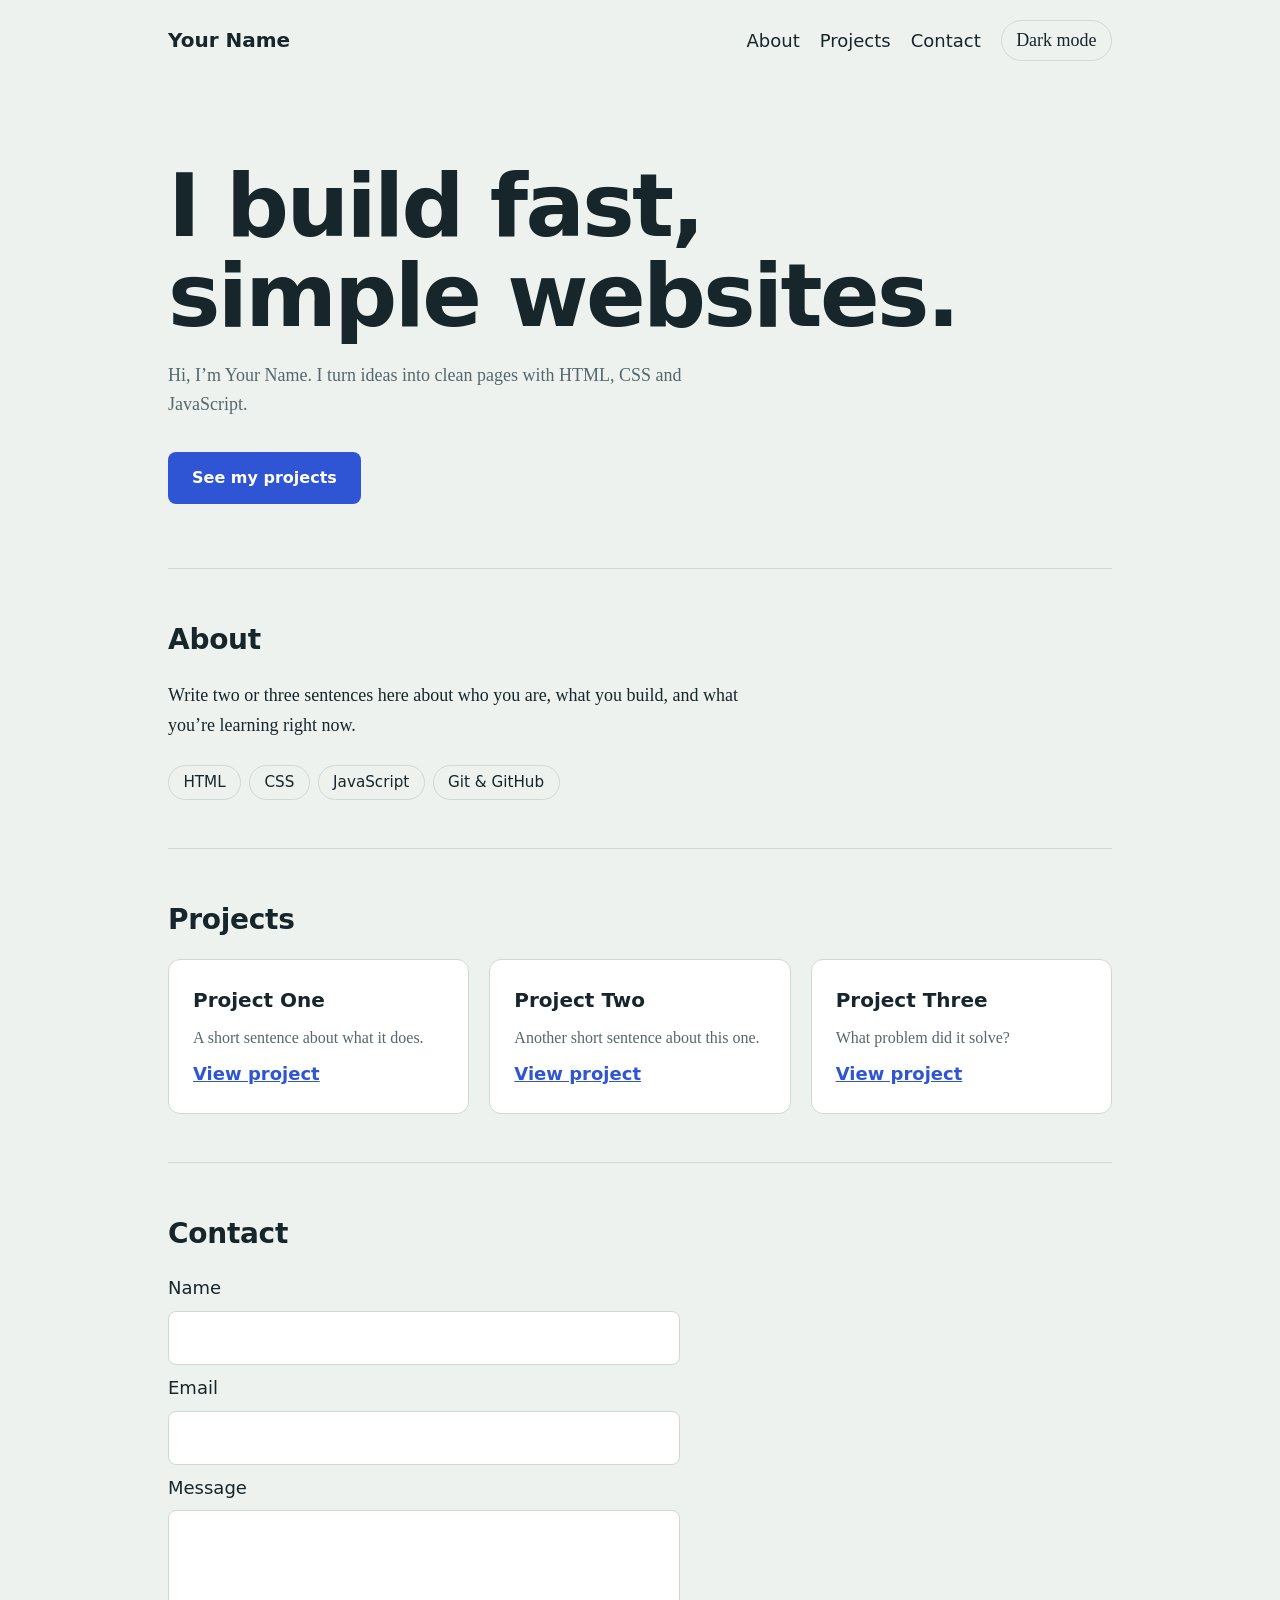
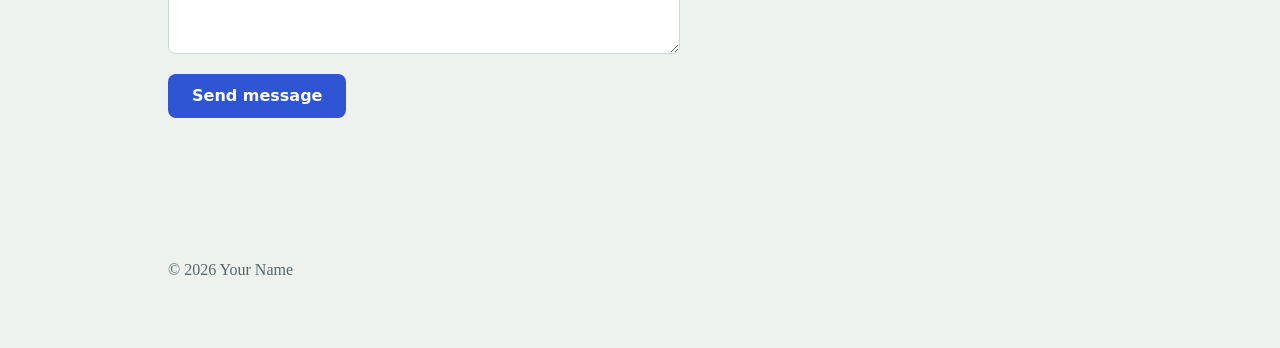
==== index.htm @ d9d799c1 "Add files via upload" ====
<!DOCTYPE html>
<html lang="en">
<head>
  <meta charset="UTF-8">
  <meta name="viewport" content="width=device-width, initial-scale=1">
  <title>Your Name – Web Developer</title>
  <meta name="description" content="Portfolio of Your Name, web developer.">
  <link rel="stylesheet" href="style.css">
</head>
<body>
  <header class="site-header">
    <a class="logo" href="#top">Your Name</a>
    <nav aria-label="Main">
      <a href="#about">About</a>
      <a href="#projects">Projects</a>
      <a href="#contact">Contact</a>
      <button id="theme-toggle" type="button" aria-label="Toggle dark mode">Dark mode</button>
    </nav>
  </header>

  <main id="top">
    <section class="hero">
      <h1>I build fast, simple websites.</h1>
      <p>Hi, I’m Your Name. I turn ideas into clean pages with HTML, CSS and JavaScript.</p>
      <a class="btn" href="#projects">See my projects</a>
    </section>

    <section id="about" class="section">
      <h2>About</h2>
      <p>Write two or three sentences here about who you are, what you build, and what you’re learning right now.</p>
      <ul class="skills" aria-label="Skills">
        <li>HTML</li><li>CSS</li><li>JavaScript</li><li>Git &amp; GitHub</li>
      </ul>
    </section>

    <section id="projects" class="section">
      <h2>Projects</h2>
      <div id="project-list" class="projects"></div>
    </section>

    <section id="contact" class="section">
      <h2>Contact</h2>
      <form id="contact-form">
        <label for="name">Name</label>
        <input id="name" name="name" type="text" required>
        <label for="email">Email</label>
        <input id="email" name="email" type="email" required>
        <label for="message">Message</label>
        <textarea id="message" name="message" rows="4" required></textarea>
        <button class="btn" type="submit">Send message</button>
        <p id="form-status" role="status"></p>
      </form>
    </section>
  </main>

  <footer class="site-footer">
    <p>© <span id="year"></span> Your Name</p>
  </footer>

  <script src="script.js"></script>
</body>
</html>
---- style.css ----
:root {
  --bg: #eef2ee;
  --surface: #ffffff;
  --ink: #17262b;
  --muted: #55676c;
  --accent: #2f55d4;
  --accent-ink: #ffffff;
  --line: #cfd9d3;
}
:root[data-theme="dark"] {
  --bg: #12191c;
  --surface: #1b2529;
  --ink: #e8efec;
  --muted: #9fb0b0;
  --accent: #8fa8ff;
  --accent-ink: #12191c;
  --line: #2c3a3f;
}

* { box-sizing: border-box; }
html { scroll-behavior: smooth; }
body {
  margin: 0;
  background: var(--bg);
  color: var(--ink);
  font-family: "Source Serif 4", Georgia, serif;
  font-size: 1.125rem;
  line-height: 1.65;
}
h1, h2, h3, .logo, .btn, nav a, nav button {
  font-family: "Bricolage Grotesque", system-ui, sans-serif;
}
a { color: inherit; }
:focus-visible { outline: 3px solid var(--accent); outline-offset: 3px; }

.site-header {
  display: flex; flex-wrap: wrap; gap: .75rem;
  justify-content: space-between; align-items: center;
  max-width: 62rem; margin: 0 auto; padding: 1.25rem 1.5rem;
}
.logo { font-weight: 800; font-size: 1.25rem; text-decoration: none; }
nav { display: flex; flex-wrap: wrap; gap: 1.25rem; align-items: center; }
nav a { text-decoration: none; font-weight: 500; }
nav a:hover { text-decoration: underline; text-underline-offset: 4px; }
nav button {
  font: inherit; font-weight: 500; cursor: pointer;
  background: none; color: var(--ink);
  border: 1px solid var(--line); border-radius: 999px; padding: .3rem .9rem;
}

main, .site-footer { max-width: 62rem; margin: 0 auto; padding: 0 1.5rem; }

.hero { padding: 5rem 0 4rem; }
.hero h1 {
  font-size: clamp(2.5rem, 8vw, 5.5rem);
  line-height: 1.02; font-weight: 800; letter-spacing: -.03em;
  margin: 0 0 1.25rem; max-width: 14ch;
}
.hero p { max-width: 36rem; color: var(--muted); margin: 0 0 2rem; }

.btn {
  display: inline-block; cursor: pointer; border: 0;
  background: var(--accent); color: var(--accent-ink);
  font-weight: 700; font-size: 1rem; text-decoration: none;
  padding: .8rem 1.5rem; border-radius: 8px;
}
.btn:hover { filter: brightness(1.1); }

.section { padding: 3rem 0; border-top: 1px solid var(--line); }
.section h2 { font-size: 1.75rem; margin: 0 0 1rem; letter-spacing: -.01em; }
.section > p { max-width: 38rem; }

.skills { list-style: none; display: flex; flex-wrap: wrap; gap: .5rem; padding: 0; margin: 1.5rem 0 0; }
.skills li {
  font-family: "Bricolage Grotesque", system-ui, sans-serif; font-size: .95rem;
  border: 1px solid var(--line); border-radius: 999px; padding: .25rem .9rem;
}

.projects { display: grid; gap: 1.25rem; grid-template-columns: repeat(auto-fit, minmax(16rem, 1fr)); }
.project {
  background: var(--surface); border: 1px solid var(--line);
  border-radius: 12px; padding: 1.5rem;
  display: flex; flex-direction: column; gap: .5rem;
}
.project h3 { margin: 0; font-size: 1.25rem; }
.project p { margin: 0; color: var(--muted); font-size: 1rem; flex: 1; }
.project a { font-family: "Bricolage Grotesque", system-ui, sans-serif; font-weight: 700; color: var(--accent); }

form { display: grid; gap: .5rem; max-width: 32rem; }
label { font-family: "Bricolage Grotesque", system-ui, sans-serif; font-weight: 500; }
input, textarea {
  font: inherit; color: inherit; background: var(--surface);
  border: 1px solid var(--line); border-radius: 8px; padding: .7rem .9rem;
}
form .btn { justify-self: start; margin-top: .75rem; }
#form-status { margin: .5rem 0 0; color: var(--muted); min-height: 1.5em; }

.site-footer { padding-top: 2rem; padding-bottom: 3rem; color: var(--muted); font-size: 1rem; }

@media (prefers-reduced-motion: reduce) {
  html { scroll-behavior: auto; }
}
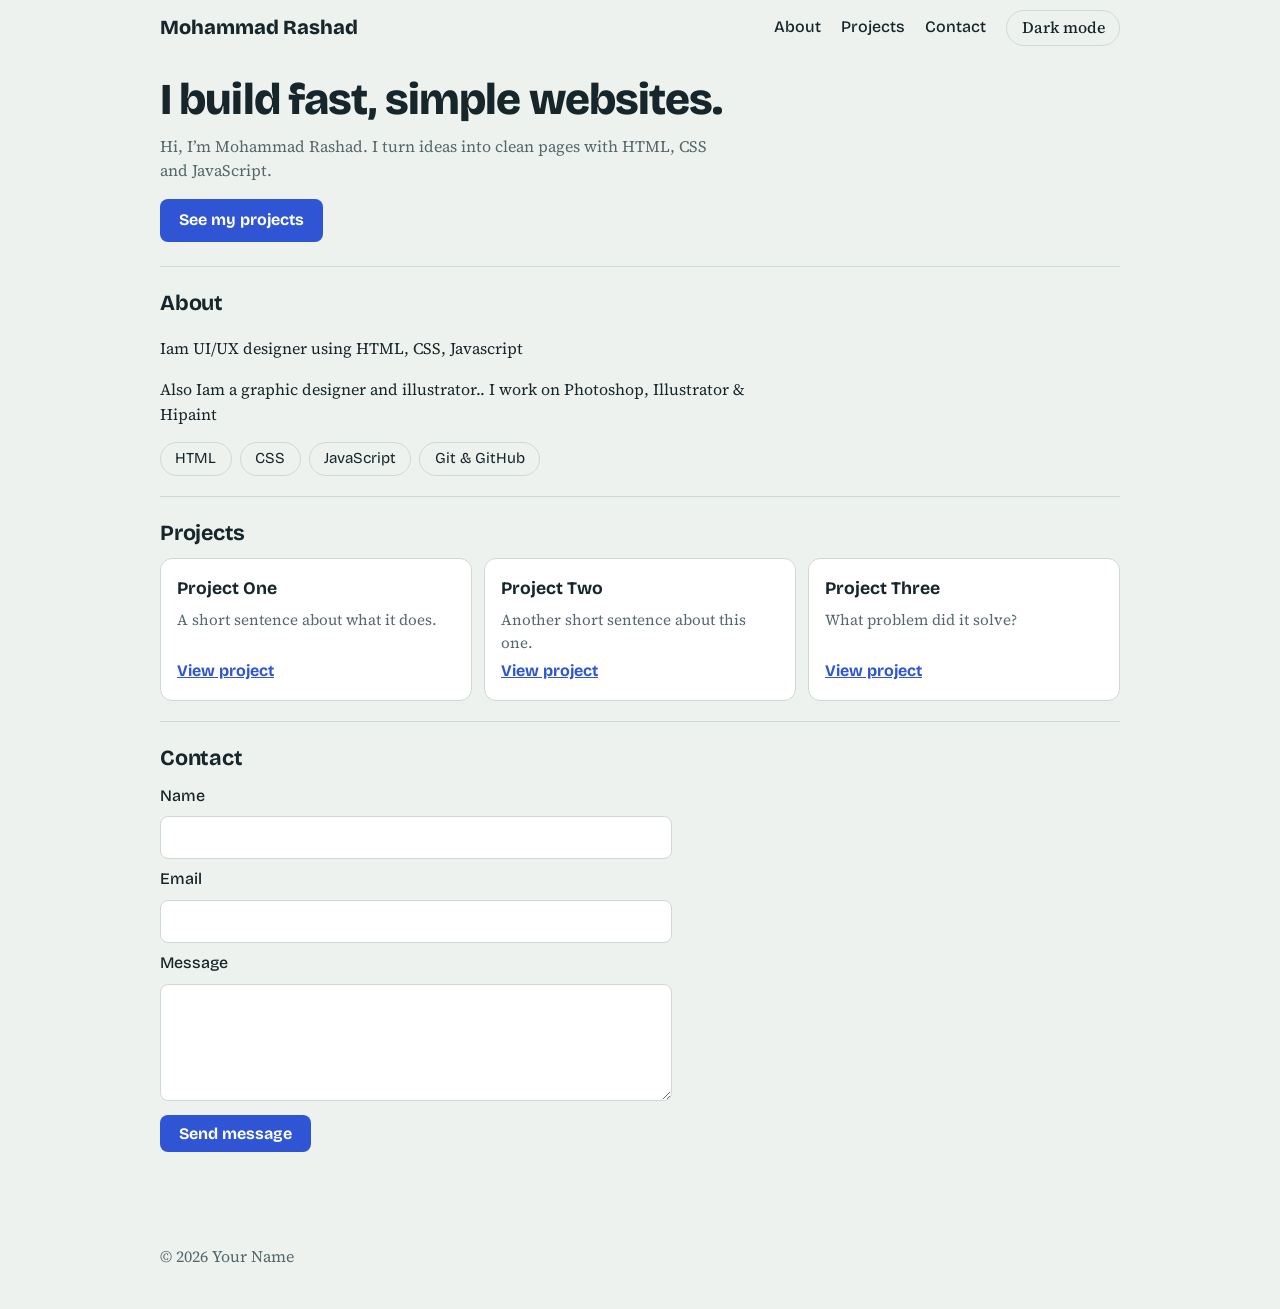
==== commit 014ac0ec: "Add files via upload" ====
--- a/index.htm
+++ b/index.htm
@@ -5,11 +5,18 @@
   <meta name="viewport" content="width=device-width, initial-scale=1">
   <title>Your Name – Web Developer</title>
   <meta name="description" content="Portfolio of Your Name, web developer.">
-  <link rel="stylesheet" href="style.css">
+  <link rel="preconnect" href="https://fonts.googleapis.com">
+  <link rel="preconnect" href="https://fonts.gstatic.com" crossorigin>
+  <link href="https://fonts.googleapis.com/css2?family=Bricolage+Grotesque:wght@500;700;800&family=Source+Serif+4:wght@400;600&display=swap" rel="stylesheet">
+  <link rel="manifest" href="manifest.json">
+  <meta name="theme-color" content="#2f55d4">
+  <link rel="apple-touch-icon" href="icons/icon-192.png">
+  <link rel="stylesheet" href="styles/style.css">
+  <link rel="stylesheet" href="styles/modal.css">
 </head>
 <body>
   <header class="site-header">
-    <a class="logo" href="#top">Your Name</a>
+    <a class="logo" href="#top">Mohammad Rashad</a>
     <nav aria-label="Main">
       <a href="#about">About</a>
       <a href="#projects">Projects</a>
@@ -21,13 +28,14 @@
   <main id="top">
     <section class="hero">
       <h1>I build fast, simple websites.</h1>
-      <p>Hi, I’m Your Name. I turn ideas into clean pages with HTML, CSS and JavaScript.</p>
+      <p>Hi, I’m Mohammad Rashad. I turn ideas into clean pages with HTML, CSS and JavaScript.</p>
       <a class="btn" href="#projects">See my projects</a>
     </section>
 
     <section id="about" class="section">
       <h2>About</h2>
-      <p>Write two or three sentences here about who you are, what you build, and what you’re learning right now.</p>
+      <p>Iam UI/UX designer using HTML, CSS, Javascript</p>
+      <p>Also Iam a graphic designer and illustrator.. I work on Photoshop, Illustrator & Hipaint</p>
       <ul class="skills" aria-label="Skills">
         <li>HTML</li><li>CSS</li><li>JavaScript</li><li>Git &amp; GitHub</li>
       </ul>
@@ -57,6 +65,7 @@
     <p>© <span id="year"></span> Your Name</p>
   </footer>
 
-  <script src="script.js"></script>
+  <script src="scripts/script.js"></script>
+  <script src="scripts/modal.js"></script>
 </body>
 </html>
--- a/styles/style.css
+++ b/styles/style.css
@@ -0,0 +1,102 @@
+:root {
+  --bg: #eef2ee;
+  --surface: #ffffff;
+  --ink: #17262b;
+  --muted: #55676c;
+  --accent: #2f55d4;
+  --accent-ink: #ffffff;
+  --line: #cfd9d3;
+}
+:root[data-theme="dark"] {
+  --bg: #12191c;
+  --surface: #1b2529;
+  --ink: #e8efec;
+  --muted: #9fb0b0;
+  --accent: #8fa8ff;
+  --accent-ink: #12191c;
+  --line: #2c3a3f;
+}
+
+* { box-sizing: border-box; }
+html { scroll-behavior: smooth; }
+body {
+  margin: 0;
+  background: var(--bg);
+  color: var(--ink);
+  font-family: "Source Serif 4", Georgia, serif;
+  font-size: 1rem;
+  line-height: 1.55;
+}
+h1, h2, h3, .logo, .btn, nav a, nav button {
+  font-family: "Bricolage Grotesque", system-ui, sans-serif;
+}
+a { color: inherit; }
+:focus-visible { outline: 3px solid var(--accent); outline-offset: 3px; }
+
+.site-header {
+  display: flex; flex-wrap: wrap; gap: .75rem;
+  justify-content: space-between; align-items: center;
+  max-width: 62rem; margin: 0 auto; padding: .6rem 1rem;
+}
+.logo { font-weight: 800; font-size: 1.25rem; text-decoration: none; }
+nav { display: flex; flex-wrap: wrap; gap: 1.25rem; align-items: center; }
+nav a { text-decoration: none; font-weight: 500; }
+nav a:hover { text-decoration: underline; text-underline-offset: 4px; }
+nav button {
+  font: inherit; font-weight: 500; cursor: pointer;
+  background: none; color: var(--ink);
+  border: 1px solid var(--line); border-radius: 999px; padding: .3rem .9rem;
+}
+
+main, .site-footer { max-width: 62rem; margin: 0 auto; padding: 0 1rem; }
+
+.hero { padding: 1.25rem 0 1.5rem; }
+.hero h1 {
+  font-size: clamp(1.75rem, 5vw, 2.75rem);
+  line-height: 1.1; font-weight: 800; letter-spacing: -.02em;
+  margin: 0 0 .6rem; max-width: 22ch;
+}
+.hero p { max-width: 36rem; color: var(--muted); margin: 0 0 1rem; }
+
+.btn {
+  display: inline-block; cursor: pointer; border: 0;
+  background: var(--accent); color: var(--accent-ink);
+  font-weight: 700; font-size: 1rem; text-decoration: none;
+  padding: .55rem 1.2rem; border-radius: 8px;
+}
+.btn:hover { filter: brightness(1.1); }
+
+.section { padding: 1.25rem 0; border-top: 1px solid var(--line); }
+.section h2 { font-size: 1.35rem; margin: 0 0 .5rem; letter-spacing: -.01em; }
+.section > p { max-width: 38rem; }
+
+.skills { list-style: none; display: flex; flex-wrap: wrap; gap: .5rem; padding: 0; margin: .75rem 0 0; }
+.skills li {
+  font-family: "Bricolage Grotesque", system-ui, sans-serif; font-size: .95rem;
+  border: 1px solid var(--line); border-radius: 999px; padding: .25rem .9rem;
+}
+
+.projects { display: grid; gap: .75rem; grid-template-columns: repeat(auto-fit, minmax(14rem, 1fr)); }
+.project {
+  background: var(--surface); border: 1px solid var(--line);
+  border-radius: 12px; padding: 1rem;
+  display: flex; flex-direction: column; gap: .3rem;
+}
+.project h3 { margin: 0; font-size: 1.1rem; }
+.project p { margin: 0; color: var(--muted); font-size: .95rem; flex: 1; }
+.project a { font-family: "Bricolage Grotesque", system-ui, sans-serif; font-weight: 700; color: var(--accent); }
+
+form { display: grid; gap: .5rem; max-width: 32rem; }
+label { font-family: "Bricolage Grotesque", system-ui, sans-serif; font-weight: 500; }
+input, textarea {
+  font: inherit; color: inherit; background: var(--surface);
+  border: 1px solid var(--line); border-radius: 8px; padding: .5rem .75rem;
+}
+form .btn { justify-self: start; margin-top: .4rem; }
+#form-status { margin: .5rem 0 0; color: var(--muted); min-height: 1.5em; }
+
+.site-footer { padding-top: 1rem; padding-bottom: 1.5rem; color: var(--muted); font-size: 1rem; }
+
+@media (prefers-reduced-motion: reduce) {
+  html { scroll-behavior: auto; }
+}
--- a/styles/modal.css
+++ b/styles/modal.css
@@ -0,0 +1,28 @@
+/* Project popup (uses the colors from style.css) */
+body.modal-open { overflow: hidden; }
+
+#project-modal {
+  padding: 0; max-width: none; max-height: none;
+  background: var(--surface); color: var(--ink);
+  border: 1px solid var(--line); border-radius: 12px;
+}
+#project-modal[open] { display: flex; flex-direction: column; }
+#project-modal::backdrop { background: rgba(0, 0, 0, .6); }
+
+.modal-close {
+  align-self: flex-end; margin: .6rem .6rem 0; flex: none;
+  font: inherit; font-family: "Bricolage Grotesque", system-ui, sans-serif; font-weight: 500;
+  background: none; color: var(--ink); cursor: pointer;
+  border: 1px solid var(--line); border-radius: 999px; padding: .3rem .9rem;
+}
+.modal-body { flex: 1; overflow: auto; padding: 0 1.25rem 1.25rem; outline: none; }
+.modal-body h2 { font-size: 1.5rem; margin: 0 0 .5rem; }
+.modal-body h3 { font-size: 1.1rem; margin: 1.25rem 0 .25rem; }
+.modal-body p { max-width: 40rem; margin: 0 0 .75rem; }
+
+.design-placeholder {
+  display: grid; place-items: center; text-align: center;
+  aspect-ratio: 16 / 9; width: 100%; margin: .75rem 0;
+  border: 2px dashed var(--line); border-radius: 8px; color: var(--muted);
+}
+.modal-body img { max-width: 100%; height: auto; border-radius: 8px; }
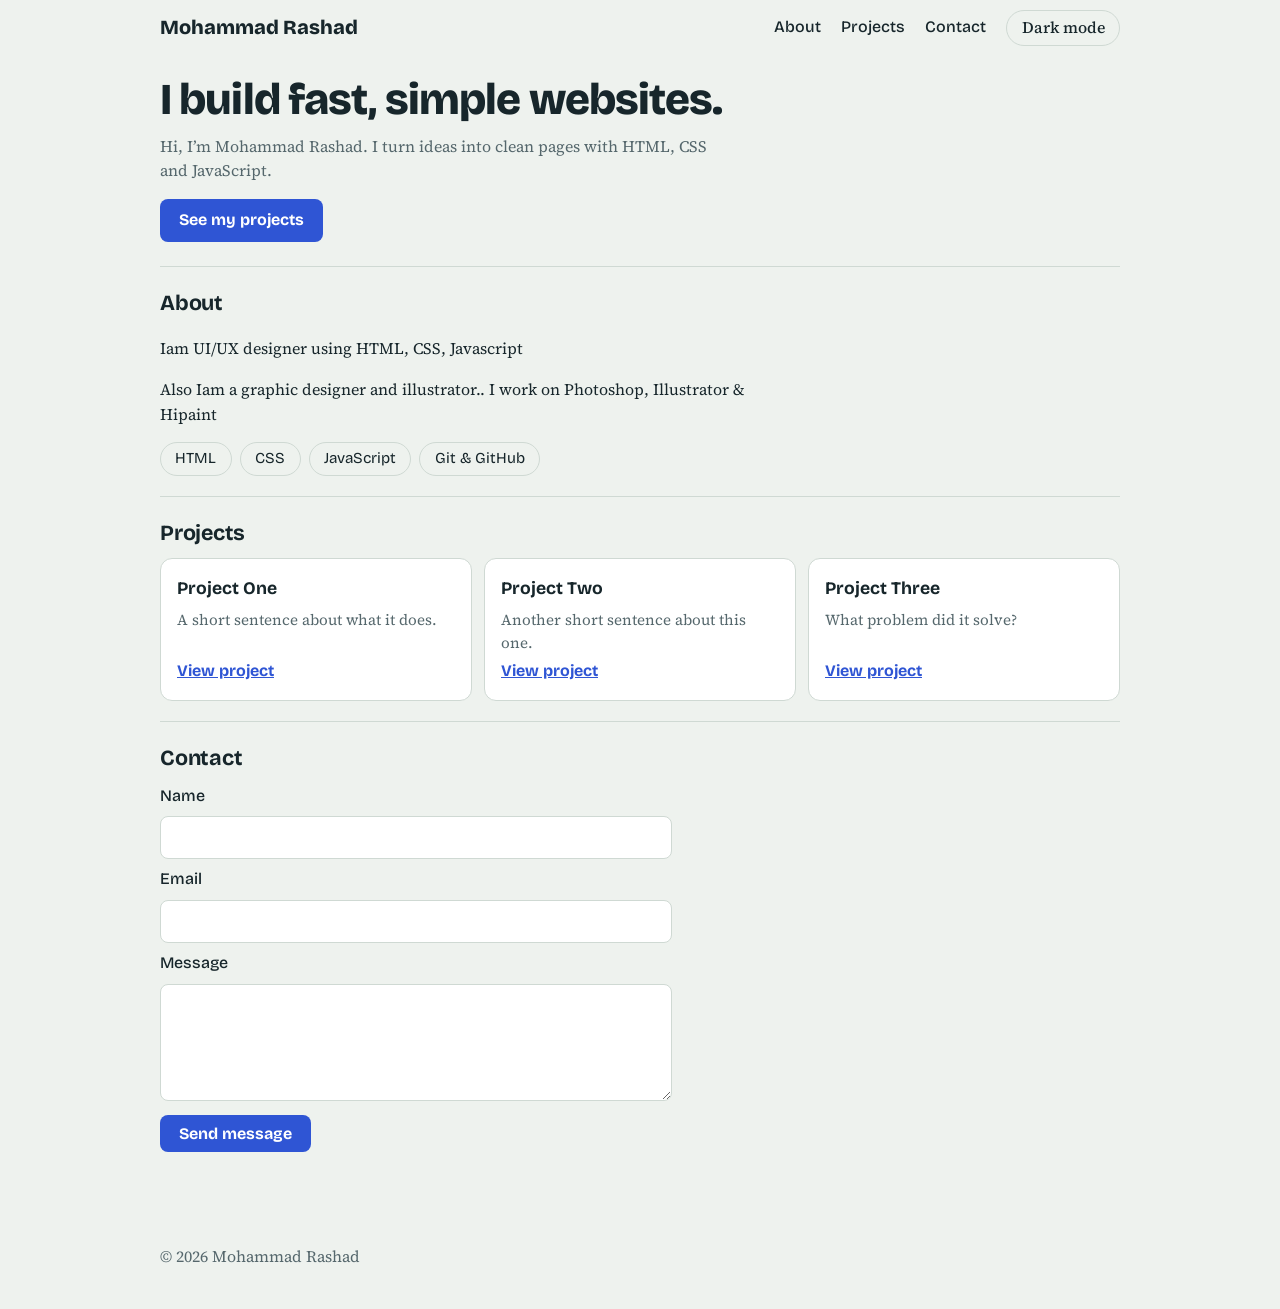
==== commit 4f390c8f: "Update footer to reflect author's name" ====
--- a/index.htm
+++ b/index.htm
@@ -62,7 +62,7 @@
   </main>
 
   <footer class="site-footer">
-    <p>© <span id="year"></span> Your Name</p>
+    <p>© <span id="year"></span> Mohammad Rashad</p>
   </footer>
 
   <script src="scripts/script.js"></script>
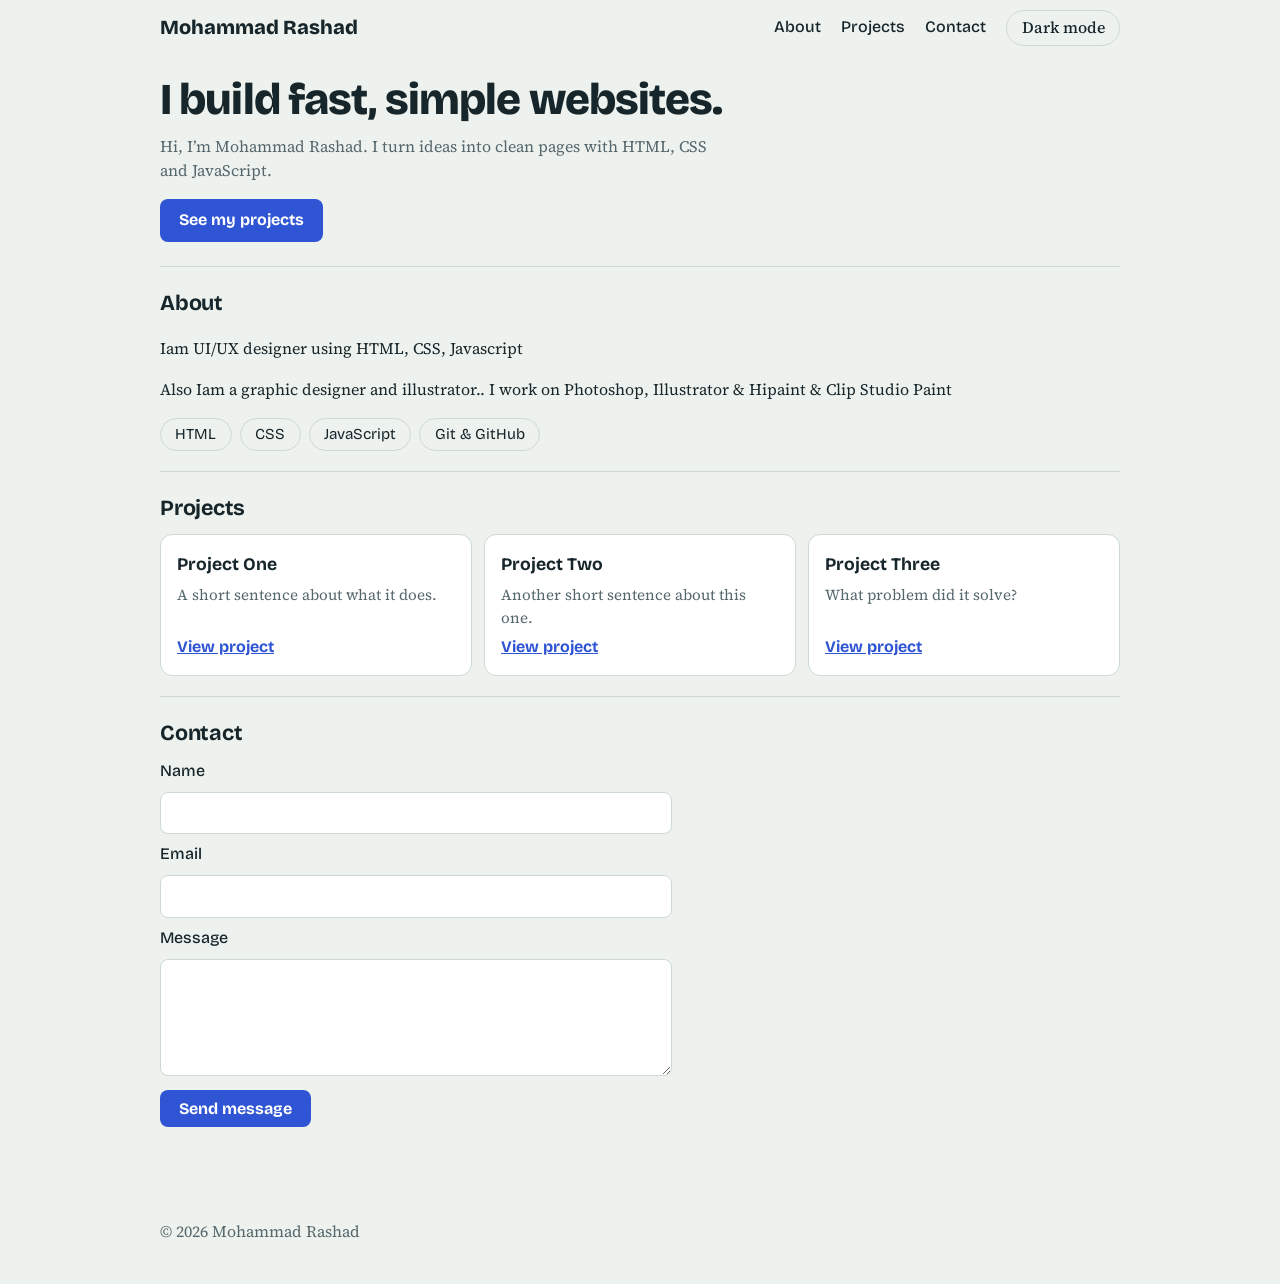
==== commit 3dc26369: "Add Clip Studio Paint to skills description" ====
--- a/index.htm
+++ b/index.htm
@@ -35,7 +35,7 @@
     <section id="about" class="section">
       <h2>About</h2>
       <p>Iam UI/UX designer using HTML, CSS, Javascript</p>
-      <p>Also Iam a graphic designer and illustrator.. I work on Photoshop, Illustrator & Hipaint</p>
+      <p>Also Iam a graphic designer and illustrator.. I work on Photoshop, Illustrator & Hipaint & Clip Studio Paint</p>
       <ul class="skills" aria-label="Skills">
         <li>HTML</li><li>CSS</li><li>JavaScript</li><li>Git &amp; GitHub</li>
       </ul>
--- a/styles/style.css
+++ b/styles/style.css
@@ -68,7 +68,7 @@
 
 .section { padding: 1.25rem 0; border-top: 1px solid var(--line); }
 .section h2 { font-size: 1.35rem; margin: 0 0 .5rem; letter-spacing: -.01em; }
-.section > p { max-width: 38rem; }
+.section > p { max-width: 100%; }
 
 .skills { list-style: none; display: flex; flex-wrap: wrap; gap: .5rem; padding: 0; margin: .75rem 0 0; }
 .skills li {
